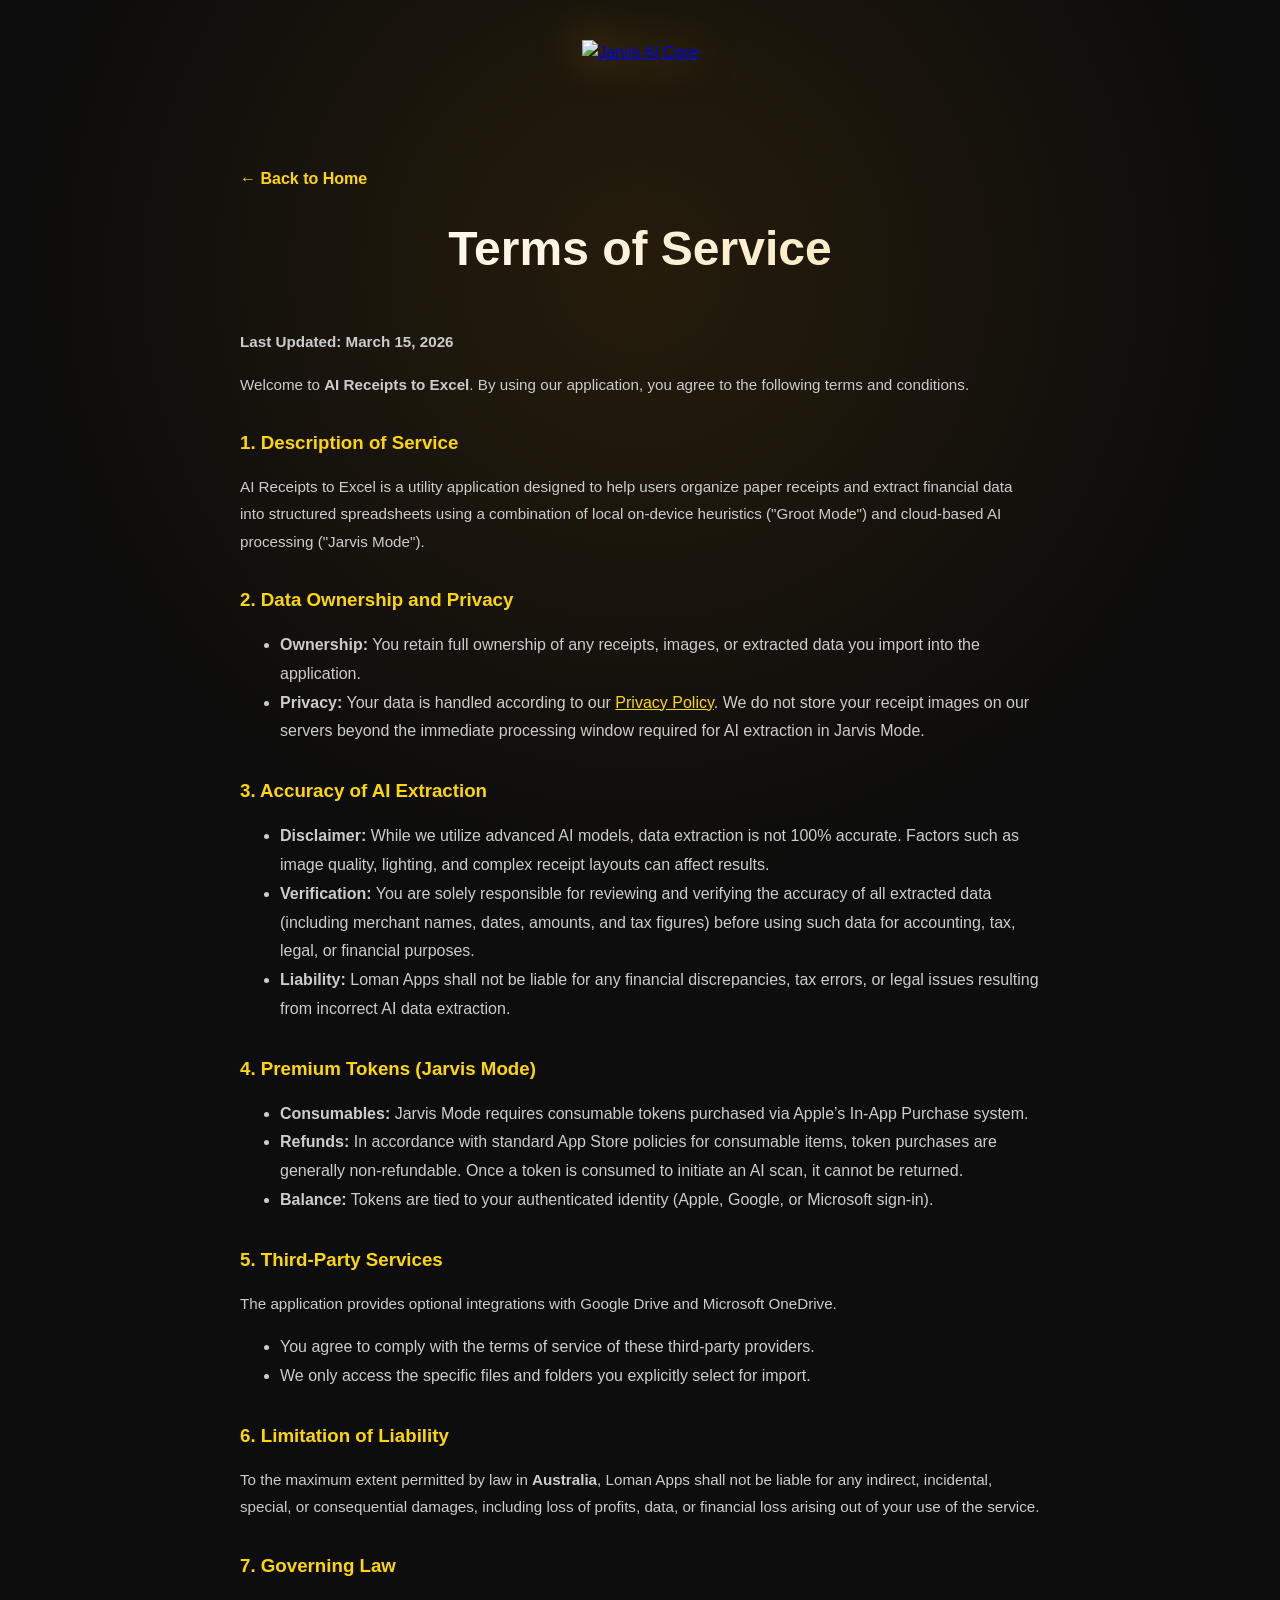
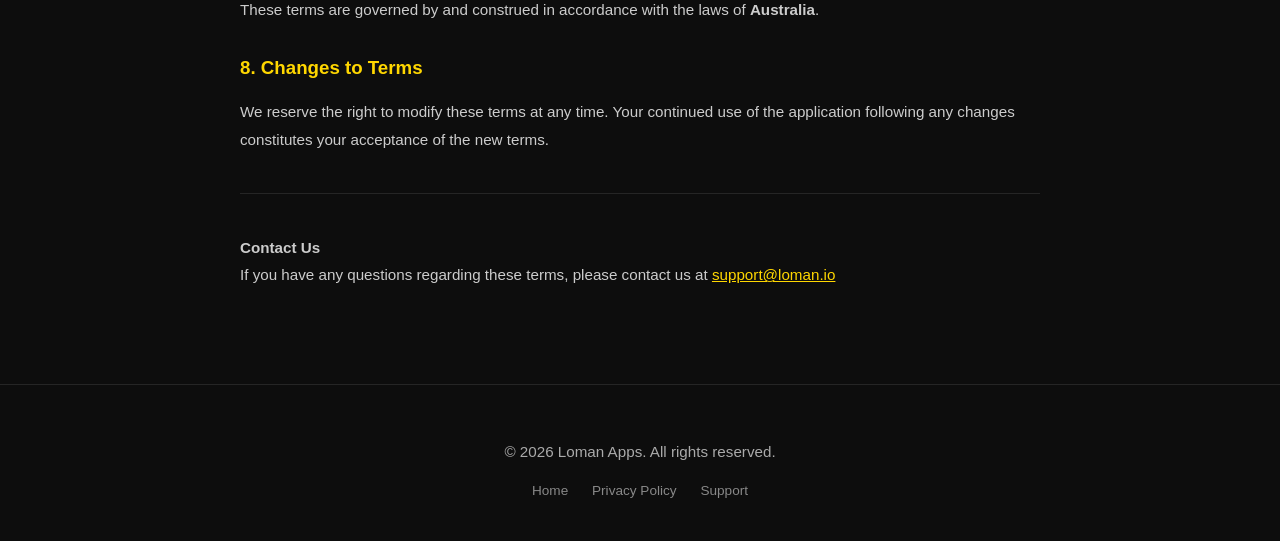
==== terms.html @ 2405e709 "Add files via upload" ====
<!DOCTYPE html>
<html lang="en">
<head>
    <meta charset="UTF-8">
    <meta name="viewport" content="width=device-width, initial-scale=1.0">
    <title>Terms of Service | AI Receipts to Excel</title>
    
    <!-- Favicon -->
    <link rel="icon" type="image/png" href="Jarvis_Icon.png">
    
    <link rel="stylesheet" href="style.css">
    <style>
        .content-section {
            padding: 80px 0;
            text-align: left;
            max-width: 800px;
            margin: 0 auto;
        }
        .content-section h1 {
            text-align: center;
            margin-bottom: 40px;
        }
        .content-section h2 {
            color: var(--accent-gold);
            margin-top: 40px;
            border-bottom: 1px solid rgba(255, 215, 0, 0.2);
            padding-bottom: 10px;
        }
        .content-section h3 {
            color: var(--accent-gold);
            margin-top: 30px;
        }
        .content-section p, .content-section li {
            color: #cccccc;
            line-height: 1.8;
        }
        .back-link {
            display: inline-block;
            margin-bottom: 20px;
            color: var(--accent-gold);
            text-decoration: none;
            font-weight: 600;
        }
        .back-link:hover {
            text-decoration: underline;
        }
    </style>
</head>
<body>
    <div class="bg-overlay"></div>
    
    <header class="hero" style="padding: 40px 0 0;">
        <div class="container">
            <div class="logo-container">
                <a href="index.html">
                    <img src="Jarvis_Icon.png" alt="Jarvis AI Core" class="jarvis-orb" style="width: 80px; height: 80px;">
                </a>
            </div>
        </div>
    </header>

    <main class="container">
        <section class="content-section">
            <a href="index.html" class="back-link">← Back to Home</a>
            <h1>Terms of Service</h1>
            <p><strong>Last Updated: March 15, 2026</strong></p>

            <p>Welcome to <strong>AI Receipts to Excel</strong>. By using our application, you agree to the following terms and conditions.</p>

            <h3>1. Description of Service</h3>
            <p>AI Receipts to Excel is a utility application designed to help users organize paper receipts and extract financial data into structured spreadsheets using a combination of local on-device heuristics ("Groot Mode") and cloud-based AI processing ("Jarvis Mode").</p>

            <h3>2. Data Ownership and Privacy</h3>
            <ul>
                <li><strong>Ownership:</strong> You retain full ownership of any receipts, images, or extracted data you import into the application.</li>
                <li><strong>Privacy:</strong> Your data is handled according to our <a href="privacy.html" style="color: var(--accent-gold);">Privacy Policy</a>. We do not store your receipt images on our servers beyond the immediate processing window required for AI extraction in Jarvis Mode.</li>
            </ul>

            <h3>3. Accuracy of AI Extraction</h3>
            <ul>
                <li><strong>Disclaimer:</strong> While we utilize advanced AI models, data extraction is not 100% accurate. Factors such as image quality, lighting, and complex receipt layouts can affect results.</li>
                <li><strong>Verification:</strong> You are solely responsible for reviewing and verifying the accuracy of all extracted data (including merchant names, dates, amounts, and tax figures) before using such data for accounting, tax, legal, or financial purposes.</li>
                <li><strong>Liability:</strong> Loman Apps shall not be liable for any financial discrepancies, tax errors, or legal issues resulting from incorrect AI data extraction.</li>
            </ul>

            <h3>4. Premium Tokens (Jarvis Mode)</h3>
            <ul>
                <li><strong>Consumables:</strong> Jarvis Mode requires consumable tokens purchased via Apple’s In-App Purchase system.</li>
                <li><strong>Refunds:</strong> In accordance with standard App Store policies for consumable items, token purchases are generally non-refundable. Once a token is consumed to initiate an AI scan, it cannot be returned.</li>
                <li><strong>Balance:</strong> Tokens are tied to your authenticated identity (Apple, Google, or Microsoft sign-in).</li>
            </ul>

            <h3>5. Third-Party Services</h3>
            <p>The application provides optional integrations with Google Drive and Microsoft OneDrive.</p>
            <ul>
                <li>You agree to comply with the terms of service of these third-party providers.</li>
                <li>We only access the specific files and folders you explicitly select for import.</li>
            </ul>

            <h3>6. Limitation of Liability</h3>
            <p>To the maximum extent permitted by law in <strong>Australia</strong>, Loman Apps shall not be liable for any indirect, incidental, special, or consequential damages, including loss of profits, data, or financial loss arising out of your use of the service.</p>

            <h3>7. Governing Law</h3>
            <p>These terms are governed by and construed in accordance with the laws of <strong>Australia</strong>.</p>

            <h3>8. Changes to Terms</h3>
            <p>We reserve the right to modify these terms at any time. Your continued use of the application following any changes constitutes your acceptance of the new terms.</p>

            <hr style="border: 0; border-top: 1px solid rgba(255, 255, 255, 0.1); margin: 40px 0;">
            
            <p><strong>Contact Us</strong><br>
            If you have any questions regarding these terms, please contact us at <a href="mailto:support@loman.io" style="color: var(--accent-gold);">support@loman.io</a></p>
        </section>
    </main>

    <footer>
        <div class="container">
            <p>&copy; 2026 Loman Apps. All rights reserved.</p>
            <div class="footer-links">
                <a href="index.html">Home</a>
                <a href="privacy.html">Privacy Policy</a>
                <a href="mailto:AIReceiptToExcel@outlook.com">Support</a>
            </div>
        </div>
    </footer>
</body>
</html>
---- style.css ----
:root {
    --bg-color: #0d0d0d;
    --text-color: #ffffff;
    --accent-gold: #FFD700;
    --accent-orange: #FFA500;
    --card-bg: #1a1a1a;
    --font-stack: -apple-system, BlinkMacSystemFont, "Segoe UI", Roboto, Oxygen-Sans, Ubuntu, Cantarell, "Helvetica Neue", sans-serif;
}

body {
    background-color: var(--bg-color);
    color: var(--text-color);
    font-family: var(--font-stack);
    margin: 0;
    line-height: 1.6;
    overflow-x: hidden;
}

.bg-overlay {
    position: fixed;
    top: 0;
    left: 0;
    width: 100%;
    height: 100%;
    background: radial-gradient(circle at 50% 30%, rgba(255, 165, 0, 0.1) 0%, rgba(0, 0, 0, 0) 70%);
    z-index: -1;
    pointer-events: none;
}

.container {
    max-width: 1200px;
    margin: 0 auto;
    padding: 0 24px;
    text-align: center;
}

/* Hero Section */
.hero {
    padding: 80px 0 40px;
}

.jarvis-orb {
    width: 180px;
    height: 180px;
    margin-bottom: 20px;
    filter: drop-shadow(0 0 20px rgba(255, 165, 0, 0.6));
    animation: float 6s ease-in-out infinite;
}

@keyframes float {
    0%, 100% { transform: translateY(0); }
    50% { transform: translateY(-10px); }
}

h1 {
    font-size: 3rem;
    margin: 0;
    background: linear-gradient(to right, #ffffff, #ffe5b4);
    -webkit-background-clip: text;
    -webkit-text-fill-color: transparent;
}

.tagline {
    font-size: 1.25rem;
    color: #cccccc;
    margin-bottom: 40px;
    font-weight: 300;
}

.cta-buttons {
    display: flex;
    justify-content: center;
    gap: 20px;
    margin-bottom: 60px;
}

.btn {
    text-decoration: none;
    padding: 12px 30px;
    border-radius: 30px;
    font-weight: 600;
    transition: all 0.3s ease;
}

.btn-primary {
    background: linear-gradient(135deg, var(--accent-orange), var(--accent-gold));
    color: #000;
    box-shadow: 0 4px 15px rgba(255, 165, 0, 0.4);
}

.btn-primary:hover {
    transform: translateY(-2px);
    box-shadow: 0 6px 20px rgba(255, 165, 0, 0.6);
}

.btn-secondary {
    background: rgba(255, 255, 255, 0.1);
    color: #fff;
    border: 1px solid rgba(255, 255, 255, 0.2);
}

.btn-secondary:hover {
    background: rgba(255, 255, 255, 0.2);
}

/* Features Grid */
.features {
    padding: 60px 0;
}

.transformation-reveal {
    padding: 0 0 80px;
    background: transparent; /* Removed linear gradient to eliminate the 'distinct line' */
}

.visual-reveal {
    width: 100%;
    max-width: 1100px;
    margin: 0 auto;
    position: relative;
}

/* Add a soft glow behind the graphic to give it depth */
.visual-reveal::before {
    content: '';
    position: absolute;
    top: 50%;
    left: 50%;
    transform: translate(-50%, -50%);
    width: 80%;
    height: 80%;
    background: radial-gradient(circle, rgba(255, 165, 0, 0.15) 0%, transparent 70%);
    filter: blur(40px);
    z-index: -1;
}

.hero-graphic {
    width: 100%;
    height: auto;
    display: block;
    /* Blend the image edges into the background using a mask */
    -webkit-mask-image: linear-gradient(to bottom, 
        transparent 0%, 
        black 15%, 
        black 85%, 
        transparent 100%
    ), linear-gradient(to right, 
        transparent 0%, 
        black 10%, 
        black 90%, 
        transparent 100%
    );
    mask-image: linear-gradient(to bottom, 
        transparent 0%, 
        black 15%, 
        black 85%, 
        transparent 100%
    ), linear-gradient(to right, 
        transparent 0%, 
        black 10%, 
        black 90%, 
        transparent 100%
    );
    -webkit-mask-composite: source-in;
    mask-composite: intersect;
}

.features h2 {
    font-size: 2rem;
    margin-bottom: 60px;
    color: var(--accent-gold);
    text-transform: uppercase;
    letter-spacing: 2px;
    line-height: 1.4;
}

.feature-grid {
    display: grid;
    grid-template-columns: repeat(auto-fit, minmax(280px, 1fr));
    gap: 40px;
    justify-content: center;
    align-items: stretch;
}

.feature-card {
    background: var(--card-bg);
    border-radius: 20px;
    padding: 24px;
    border: 1px solid rgba(255, 255, 255, 0.05);
    transition: all 0.3s ease;
    display: flex;
    flex-direction: column;
}

.feature-card:hover {
    transform: translateY(-8px);
    border-color: rgba(255, 215, 0, 0.3);
    box-shadow: 0 10px 30px rgba(0,0,0,0.5);
}

.image-wrapper {
    width: 100%;
    border-radius: 12px;
    margin-bottom: 24px;
    background: #000;
    box-shadow: 0 5px 15px rgba(0,0,0,0.3);
}

.image-wrapper img {
    width: 100%;
    height: auto;
    display: block;
    opacity: 0.9;
    transition: opacity 0.3s ease;
    border-radius: 12px;
}

.feature-card:hover img {
    opacity: 1;
}

h3 {
    color: var(--text-color);
    margin-bottom: 10px;
}

p {
    color: #aaaaaa;
    font-size: 0.95rem;
}

/* Privacy & Footer */
.privacy-section {
    padding: 60px 0;
    background: linear-gradient(to top, #000000, var(--bg-color));
}

.btn-outline {
    display: inline-block;
    margin-top: 20px;
    padding: 10px 25px;
    border: 1px solid var(--accent-gold);
    color: var(--accent-gold);
    border-radius: 25px;
    text-decoration: none;
    transition: all 0.3s ease;
}

.btn-outline:hover {
    background: var(--accent-gold);
    color: #000;
}

footer {
    padding: 40px 0;
    border-top: 1px solid rgba(255, 255, 255, 0.1);
    font-size: 0.85rem;
    color: #666;
}

.footer-links {
    margin-top: 10px;
}

.footer-links a {
    color: #888;
    margin: 0 10px;
    text-decoration: none;
}

.footer-links a:hover {
    color: var(--accent-gold);
}

/* Responsive */
@media (max-width: 768px) {
    .container {
        padding: 0 16px;
    }

    .hero {
        padding: 40px 0 20px;
    }

    .jarvis-orb {
        width: 140px;
        height: 140px;
        margin-bottom: 16px;
    }

    h1 {
        font-size: 2rem; /* Scaled down from 3rem */
        line-height: 1.2;
    }

    .tagline {
        font-size: 1rem; /* Scaled down from 1.25rem */
        margin-bottom: 30px;
    }

    .cta-buttons {
        flex-direction: column;
        gap: 16px;
        margin-bottom: 40px;
    }

    .btn {
        width: 100%;
        box-sizing: border-box;
    }

    /* Transformation Reveal on Mobile */
    .transformation-reveal {
        padding: 0 0 40px;
    }
    
    .visual-reveal {
        border-radius: 12px;
    }

    /* Feature Grid Mobile Optimization */
    .features {
        padding: 40px 0;
    }

    .features h2 {
        font-size: 1rem; /* Matched to tagline size */
        letter-spacing: 1px;
        margin-bottom: 30px;
        text-transform: none; /* Optional: Makes it feel more like the tagline style */
    }

    /* Hide breaks in headings on mobile */
    .features h2 br {
        display: none;
    }

    .feature-grid {
        grid-template-columns: 1fr; /* Single column on mobile */
        gap: 24px;
    }
    
    .feature-card {
        padding: 20px;
    }
}
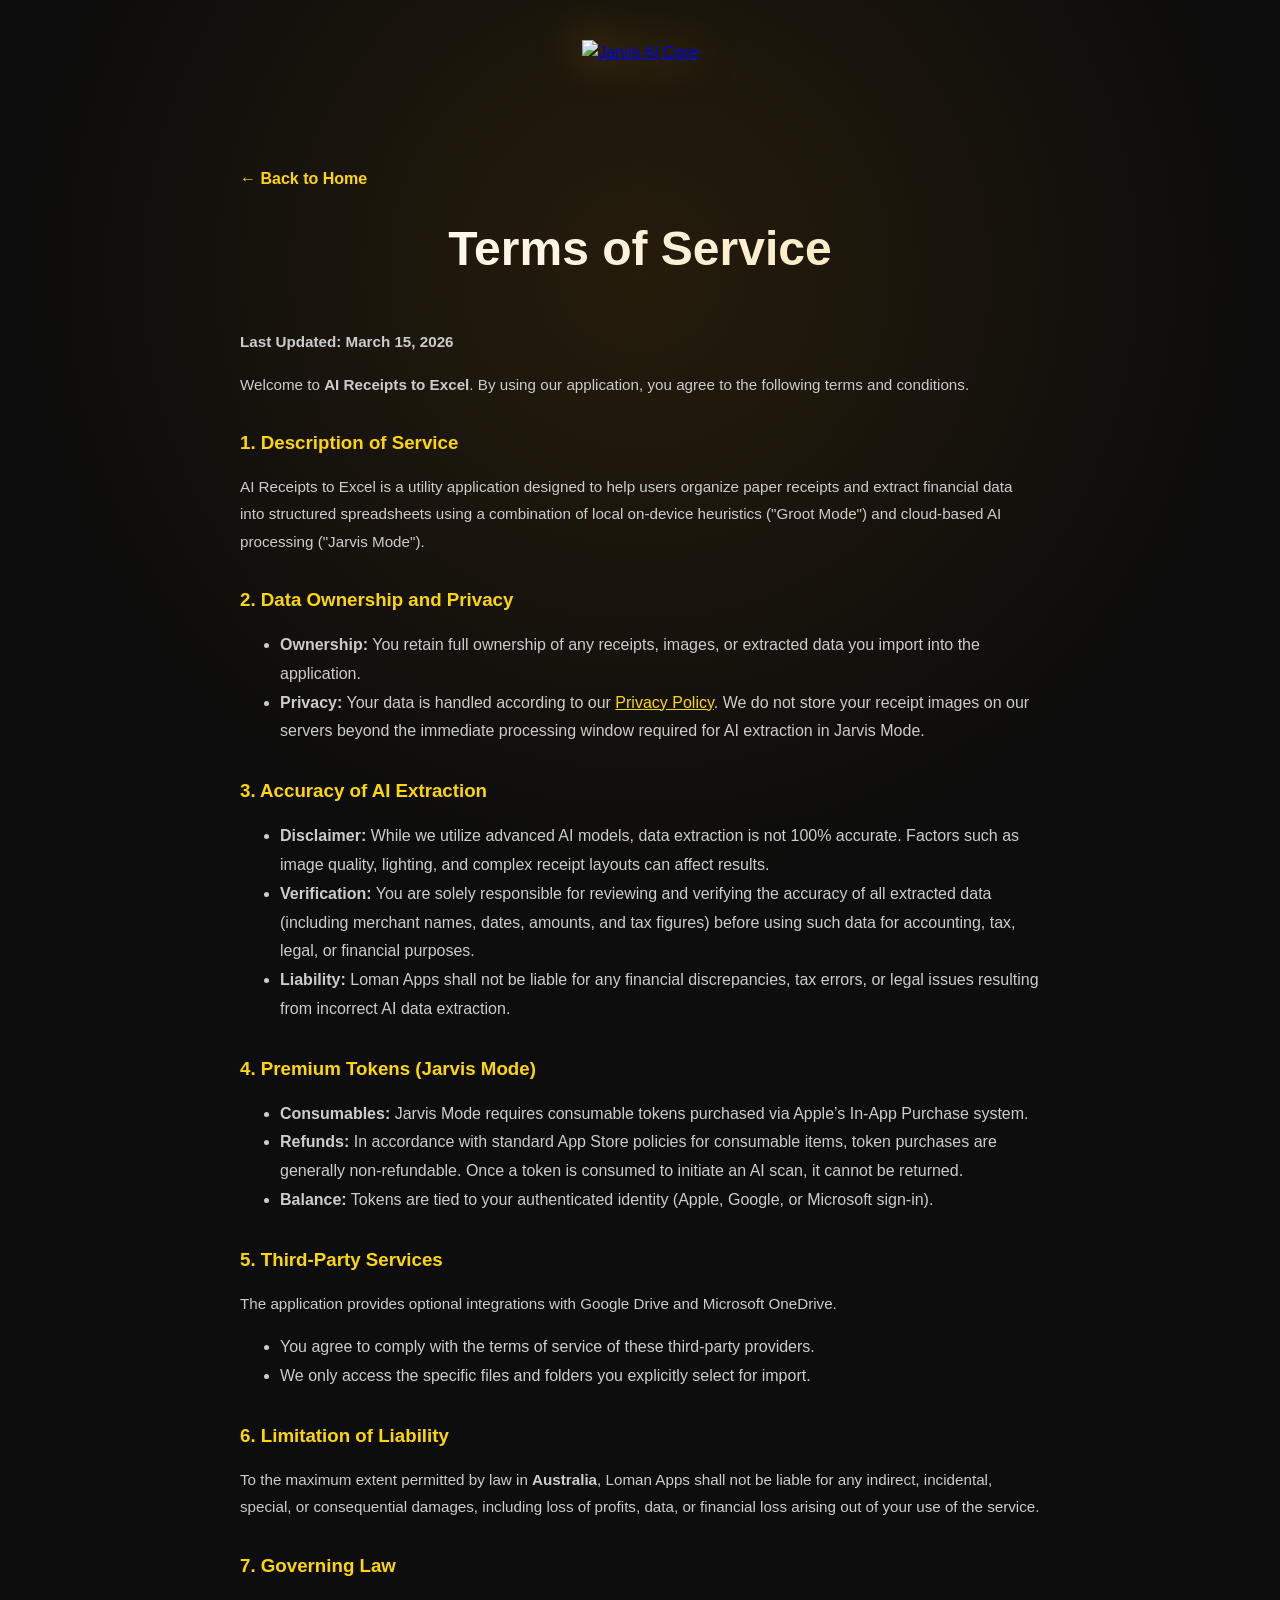
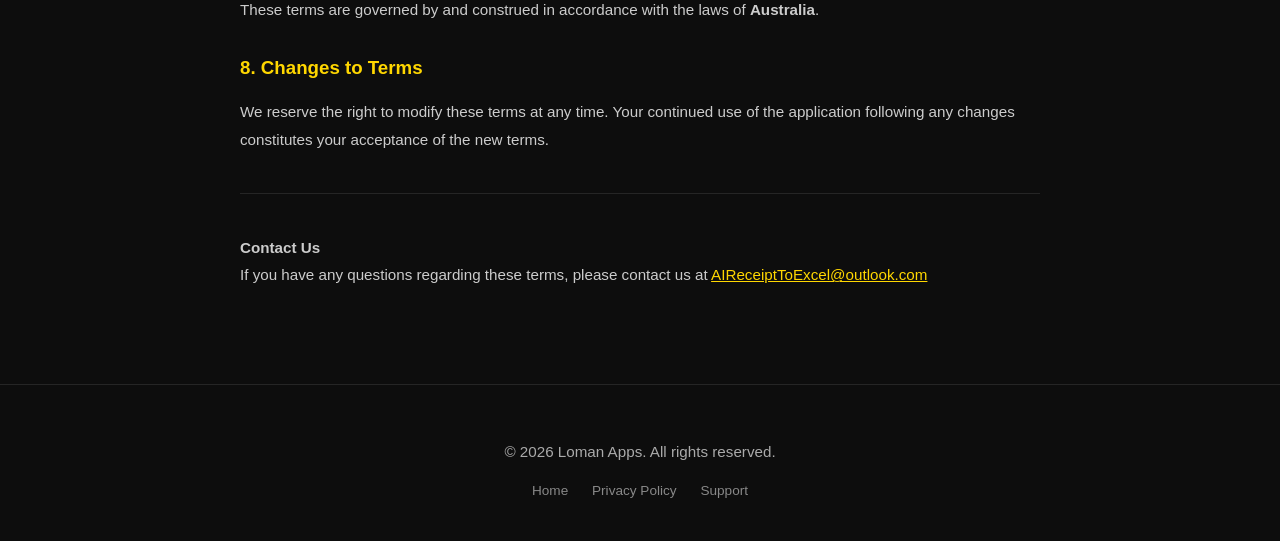
==== commit 9c168879: "Update terms.html" ====
--- a/terms.html
+++ b/terms.html
@@ -109,7 +109,7 @@
             <hr style="border: 0; border-top: 1px solid rgba(255, 255, 255, 0.1); margin: 40px 0;">
             
             <p><strong>Contact Us</strong><br>
-            If you have any questions regarding these terms, please contact us at <a href="mailto:support@loman.io" style="color: var(--accent-gold);">support@loman.io</a></p>
+            If you have any questions regarding these terms, please contact us at <a href="mailto:AIReceiptToExcel@outlook.com" style="color: var(--accent-gold);">AIReceiptToExcel@outlook.com</a></p>
         </section>
     </main>
 
